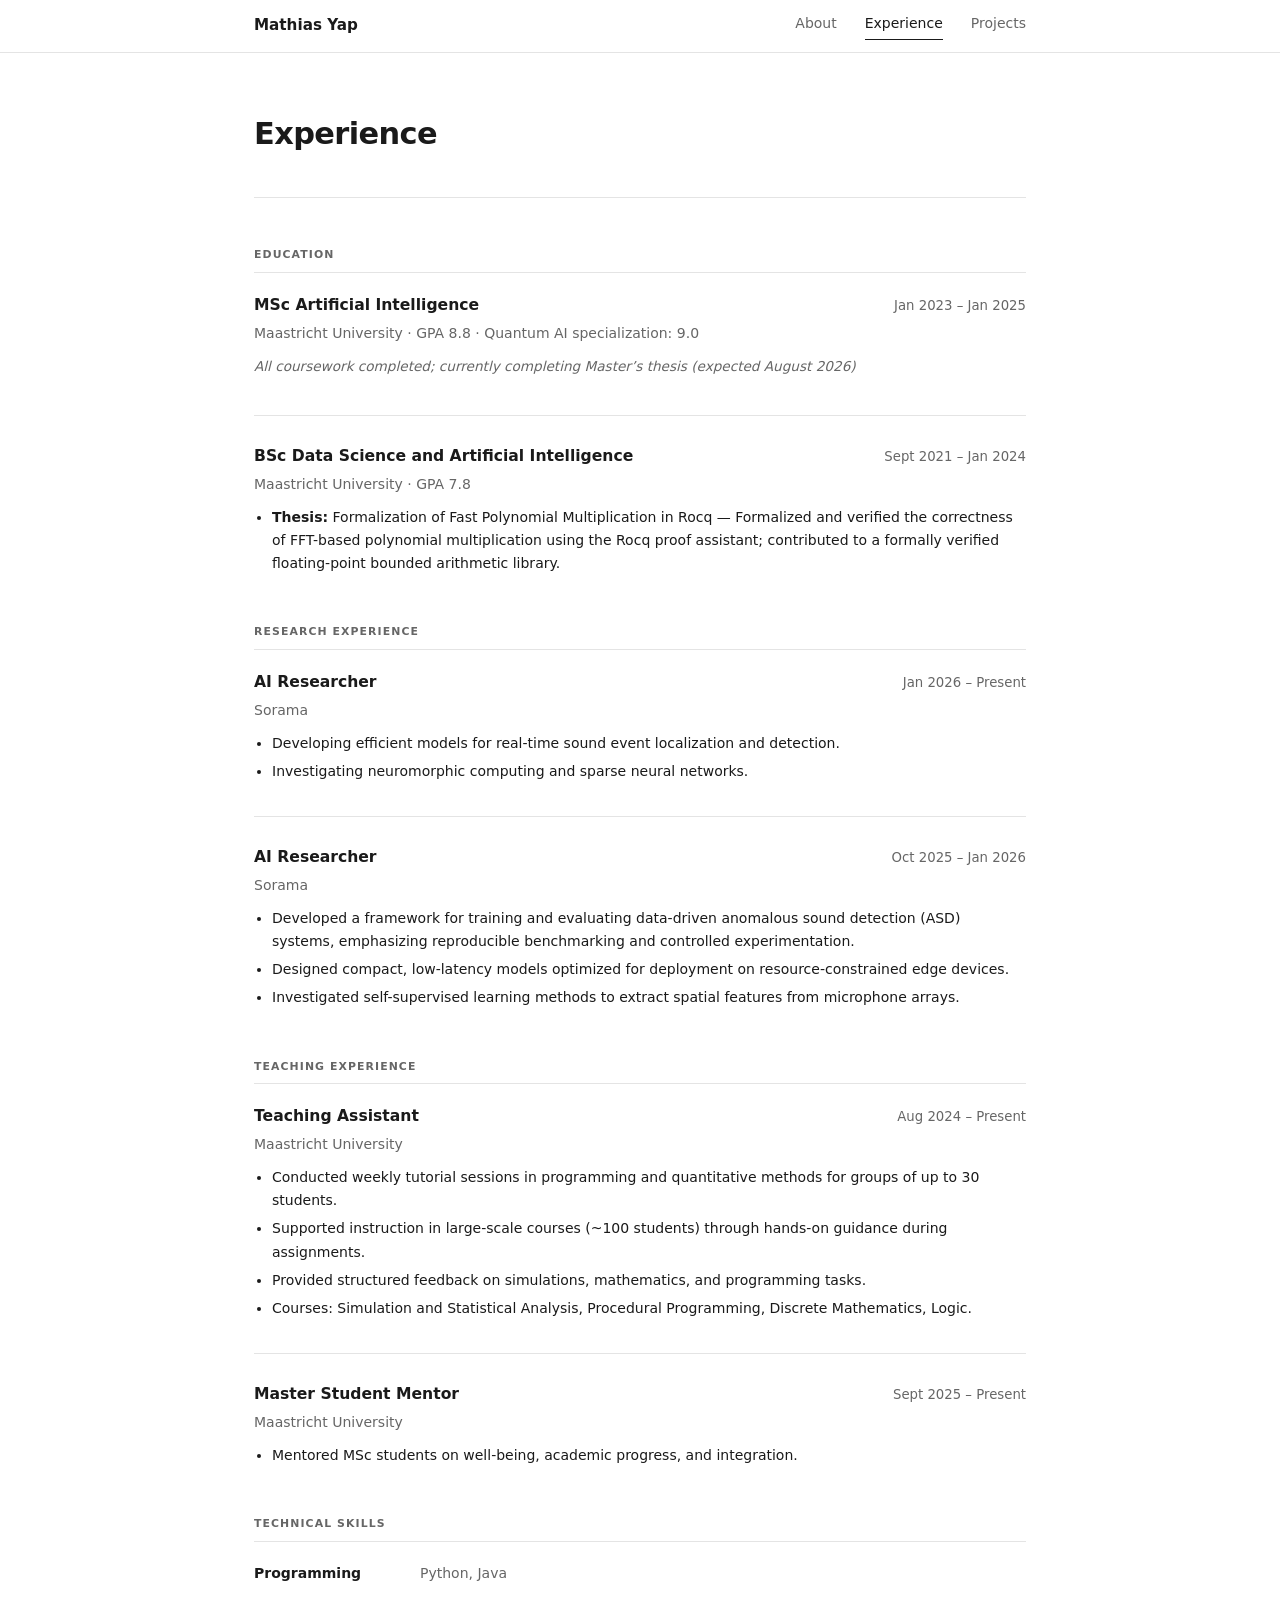
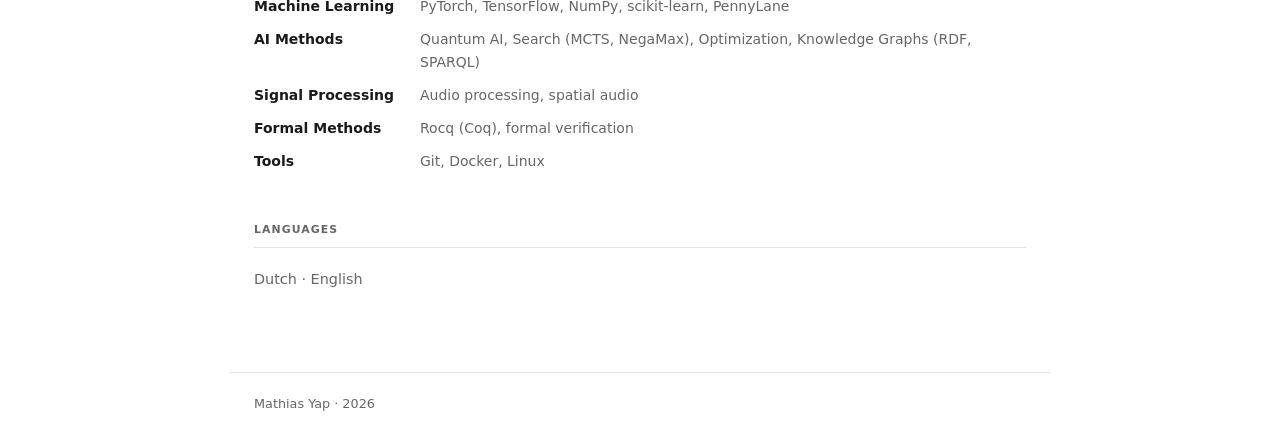
==== experience.html @ f38e2d81 "scaffolding, experience + projects." ====
<!DOCTYPE html>
<html lang="en">
<head>
  <meta charset="UTF-8">
  <meta name="viewport" content="width=device-width, initial-scale=1.0">
  <title>Experience &middot; Mathias Yap</title>
  <link rel="stylesheet" href="style.css">
</head>
<body>
  <nav>
    <div class="nav-inner">
      <a class="nav-name" href="index.html">Mathias Yap</a>
      <div class="nav-links">
        <a href="index.html">About</a>
        <a href="experience.html" class="active">Experience</a>
        <a href="projects.html">Projects</a>
      </div>
    </div>
  </nav>

  <main>
    <div class="page-header">
      <h1>Experience</h1>
    </div>

    <section>
      <p class="section-label">Education</p>

      <div class="entry">
        <div class="entry-header">
          <span class="entry-title">MSc Artificial Intelligence</span>
          <span class="entry-date">Jan 2023 &ndash; Jan 2025</span>
        </div>
        <div class="entry-sub">Maastricht University &middot; GPA 8.8 &middot; Quantum AI specialization: 9.0</div>
        <p class="entry-note">All coursework completed; currently completing Master&rsquo;s thesis (expected August 2026)</p>
      </div>

      <div class="entry">
        <div class="entry-header">
          <span class="entry-title">BSc Data Science and Artificial Intelligence</span>
          <span class="entry-date">Sept 2021 &ndash; Jan 2024</span>
        </div>
        <div class="entry-sub">Maastricht University &middot; GPA 7.8</div>
        <ul>
          <li><strong>Thesis:</strong> Formalization of Fast Polynomial Multiplication in Rocq &mdash; Formalized and verified the correctness of FFT-based polynomial multiplication using the Rocq proof assistant; contributed to a formally verified floating-point bounded arithmetic library.</li>
        </ul>
      </div>
    </section>

    <section>
      <p class="section-label">Research Experience</p>

      <div class="entry">
        <div class="entry-header">
          <span class="entry-title">AI Researcher</span>
          <span class="entry-date">Jan 2026 &ndash; Present</span>
        </div>
        <div class="entry-sub">Sorama</div>
        <ul>
          <li>Developing efficient models for real-time sound event localization and detection.</li>
          <li>Investigating neuromorphic computing and sparse neural networks.</li>
        </ul>
      </div>

      <div class="entry">
        <div class="entry-header">
          <span class="entry-title">AI Researcher</span>
          <span class="entry-date">Oct 2025 &ndash; Jan 2026</span>
        </div>
        <div class="entry-sub">Sorama</div>
        <ul>
          <li>Developed a framework for training and evaluating data-driven anomalous sound detection (ASD) systems, emphasizing reproducible benchmarking and controlled experimentation.</li>
          <li>Designed compact, low-latency models optimized for deployment on resource-constrained edge devices.</li>
          <li>Investigated self-supervised learning methods to extract spatial features from microphone arrays.</li>
        </ul>
      </div>
    </section>

    <section>
      <p class="section-label">Teaching Experience</p>

      <div class="entry">
        <div class="entry-header">
          <span class="entry-title">Teaching Assistant</span>
          <span class="entry-date">Aug 2024 &ndash; Present</span>
        </div>
        <div class="entry-sub">Maastricht University</div>
        <ul>
          <li>Conducted weekly tutorial sessions in programming and quantitative methods for groups of up to 30 students.</li>
          <li>Supported instruction in large-scale courses (~100 students) through hands-on guidance during assignments.</li>
          <li>Provided structured feedback on simulations, mathematics, and programming tasks.</li>
          <li>Courses: Simulation and Statistical Analysis, Procedural Programming, Discrete Mathematics, Logic.</li>
        </ul>
      </div>

      <div class="entry">
        <div class="entry-header">
          <span class="entry-title">Master Student Mentor</span>
          <span class="entry-date">Sept 2025 &ndash; Present</span>
        </div>
        <div class="entry-sub">Maastricht University</div>
        <ul>
          <li>Mentored MSc students on well-being, academic progress, and integration.</li>
        </ul>
      </div>
    </section>

    <section>
      <p class="section-label">Technical Skills</p>
      <div class="skills-table">
        <div class="skills-row">
          <span class="skills-label">Programming</span>
          <span class="skills-value">Python, Java</span>
        </div>
        <div class="skills-row">
          <span class="skills-label">Machine Learning</span>
          <span class="skills-value">PyTorch, TensorFlow, NumPy, scikit-learn, PennyLane</span>
        </div>
        <div class="skills-row">
          <span class="skills-label">AI Methods</span>
          <span class="skills-value">Quantum AI, Search (MCTS, NegaMax), Optimization, Knowledge Graphs (RDF, SPARQL)</span>
        </div>
        <div class="skills-row">
          <span class="skills-label">Signal Processing</span>
          <span class="skills-value">Audio processing, spatial audio</span>
        </div>
        <div class="skills-row">
          <span class="skills-label">Formal Methods</span>
          <span class="skills-value">Rocq (Coq), formal verification</span>
        </div>
        <div class="skills-row">
          <span class="skills-label">Tools</span>
          <span class="skills-value">Git, Docker, Linux</span>
        </div>
      </div>
    </section>

    <section>
      <p class="section-label">Languages</p>
      <p style="font-size: 0.9rem; color: var(--text-muted);">Dutch &middot; English</p>
    </section>
  </main>

  <footer>
    <p>Mathias Yap &middot; 2026</p>
  </footer>
</body>
</html>
---- style.css ----
*, *::before, *::after {
  box-sizing: border-box;
  margin: 0;
  padding: 0;
}

:root {
  --bg: #ffffff;
  --surface: #f6f6f6;
  --border: #e4e4e4;
  --text: #1a1a1a;
  --text-muted: #666;
  --font: -apple-system, BlinkMacSystemFont, 'Segoe UI', system-ui, sans-serif;
  --max-w: 820px;
  --radius: 4px;
}

html {
  scroll-behavior: smooth;
}

body {
  font-family: var(--font);
  color: var(--text);
  background: var(--bg);
  line-height: 1.65;
  font-size: 15.5px;
}

a {
  color: inherit;
}

/* === Navigation === */
nav {
  position: sticky;
  top: 0;
  background: rgba(255, 255, 255, 0.95);
  backdrop-filter: blur(6px);
  border-bottom: 1px solid var(--border);
  z-index: 100;
}

.nav-inner {
  max-width: var(--max-w);
  margin: 0 auto;
  padding: 0 24px;
  display: flex;
  align-items: center;
  justify-content: space-between;
  height: 52px;
}

.nav-name {
  font-weight: 600;
  font-size: 0.95rem;
  text-decoration: none;
}

.nav-links {
  display: flex;
  gap: 28px;
}

.nav-links a {
  text-decoration: none;
  color: var(--text-muted);
  font-size: 0.875rem;
  padding-bottom: 3px;
  border-bottom: 1.5px solid transparent;
  transition: color 0.15s, border-color 0.15s;
}

.nav-links a:hover {
  color: var(--text);
}

.nav-links a.active {
  color: var(--text);
  border-bottom-color: var(--text);
}

/* === Layout === */
main {
  max-width: var(--max-w);
  margin: 0 auto;
  padding: 56px 24px 80px;
}

/* === Page Header === */
.page-header {
  margin-bottom: 48px;
  padding-bottom: 32px;
  border-bottom: 1px solid var(--border);
}

.page-header h1 {
  font-size: 1.9rem;
  font-weight: 600;
  letter-spacing: -0.02em;
  margin-bottom: 6px;
}

.page-header .subtitle {
  color: var(--text-muted);
  font-size: 0.95rem;
}

/* === Sections === */
section {
  margin-bottom: 48px;
}

section:last-child {
  margin-bottom: 0;
}

.section-label {
  font-size: 0.68rem;
  font-weight: 700;
  letter-spacing: 0.1em;
  text-transform: uppercase;
  color: var(--text-muted);
  margin-bottom: 20px;
  padding-bottom: 8px;
  border-bottom: 1px solid var(--border);
}

/* === Experience Entries === */
.entry {
  margin-bottom: 28px;
  padding-bottom: 28px;
  border-bottom: 1px solid var(--border);
}

.entry:last-child {
  border-bottom: none;
  margin-bottom: 0;
  padding-bottom: 0;
}

.entry-header {
  display: flex;
  justify-content: space-between;
  align-items: baseline;
  gap: 12px;
  margin-bottom: 3px;
}

.entry-title {
  font-weight: 600;
  font-size: 0.975rem;
}

.entry-date {
  font-size: 0.83rem;
  color: var(--text-muted);
  white-space: nowrap;
  flex-shrink: 0;
}

.entry-sub {
  color: var(--text-muted);
  font-size: 0.875rem;
  margin-bottom: 10px;
}

.entry-note {
  font-size: 0.85rem;
  color: var(--text-muted);
  font-style: italic;
  margin-bottom: 10px;
}

.entry ul {
  padding-left: 18px;
  font-size: 0.875rem;
}

.entry ul li {
  margin-bottom: 5px;
}

/* === Skills Table === */
.skills-table {
  display: grid;
  gap: 10px;
  font-size: 0.875rem;
}

.skills-row {
  display: flex;
  gap: 16px;
}

.skills-label {
  font-weight: 600;
  width: 150px;
  flex-shrink: 0;
}

.skills-value {
  color: var(--text-muted);
}

/* === Contact === */
.contact-links {
  display: flex;
  gap: 20px;
  flex-wrap: wrap;
}

.contact-links a {
  font-size: 0.9rem;
  text-decoration: none;
  color: var(--text-muted);
  border-bottom: 1px solid transparent;
  padding-bottom: 1px;
  transition: color 0.15s, border-color 0.15s;
}

.contact-links a:hover {
  color: var(--text);
  border-color: var(--border);
}

/* === Interest List === */
.interest-list {
  padding-left: 18px;
  font-size: 0.9rem;
  line-height: 1.7;
}

.interest-list li {
  margin-bottom: 10px;
}

/* === Project Cards === */
.projects-grid {
  display: grid;
  grid-template-columns: repeat(2, 1fr);
  gap: 20px;
}

.card {
  border: 1px solid var(--border);
  border-radius: var(--radius);
  overflow: hidden;
  display: flex;
  flex-direction: column;
}

.card-img {
  width: 100%;
  aspect-ratio: 16 / 9;
  background: var(--surface);
  display: flex;
  align-items: center;
  justify-content: center;
  font-size: 0.78rem;
  color: var(--text-muted);
  border-bottom: 1px solid var(--border);
}

.card-body {
  padding: 16px 18px 18px;
  display: flex;
  flex-direction: column;
  flex: 1;
}

.card-context {
  font-size: 0.7rem;
  font-weight: 600;
  letter-spacing: 0.07em;
  text-transform: uppercase;
  color: var(--text-muted);
  margin-bottom: 5px;
}

.card-title {
  font-weight: 600;
  font-size: 0.95rem;
  line-height: 1.3;
  margin-bottom: 10px;
}

.card-desc {
  font-size: 0.845rem;
  color: var(--text-muted);
  line-height: 1.65;
  margin-bottom: 14px;
}

.tags {
  display: flex;
  flex-wrap: wrap;
  gap: 5px;
  margin-bottom: 14px;
}

.tag {
  font-size: 0.7rem;
  padding: 2px 7px;
  background: var(--surface);
  border: 1px solid var(--border);
  border-radius: 3px;
  color: var(--text-muted);
  white-space: nowrap;
}

.card-links {
  display: flex;
  gap: 8px;
  margin-top: auto;
  padding-top: 4px;
}

.btn {
  display: inline-block;
  font-size: 0.8rem;
  font-family: var(--font);
  padding: 5px 12px;
  border: 1px solid var(--border);
  border-radius: var(--radius);
  text-decoration: none;
  color: var(--text-muted);
  background: var(--bg);
  cursor: pointer;
  transition: background 0.12s, color 0.12s;
}

.btn:hover {
  background: var(--surface);
  color: var(--text);
}

.btn-dark {
  background: var(--text);
  color: var(--bg);
  border-color: var(--text);
}

.btn-dark:hover {
  opacity: 0.8;
  background: var(--text);
  color: var(--bg);
}

/* === Footer === */
footer {
  max-width: var(--max-w);
  margin: 0 auto;
  padding: 20px 24px;
  border-top: 1px solid var(--border);
  font-size: 0.8rem;
  color: var(--text-muted);
}

/* === Responsive === */
@media (max-width: 640px) {
  main {
    padding: 36px 16px 60px;
  }

  .nav-inner {
    padding: 0 16px;
  }

  .page-header h1 {
    font-size: 1.5rem;
  }

  .projects-grid {
    grid-template-columns: 1fr;
  }

  .entry-header {
    flex-direction: column;
    gap: 1px;
  }

  .skills-label {
    width: 120px;
  }

  footer {
    padding: 16px;
  }
}
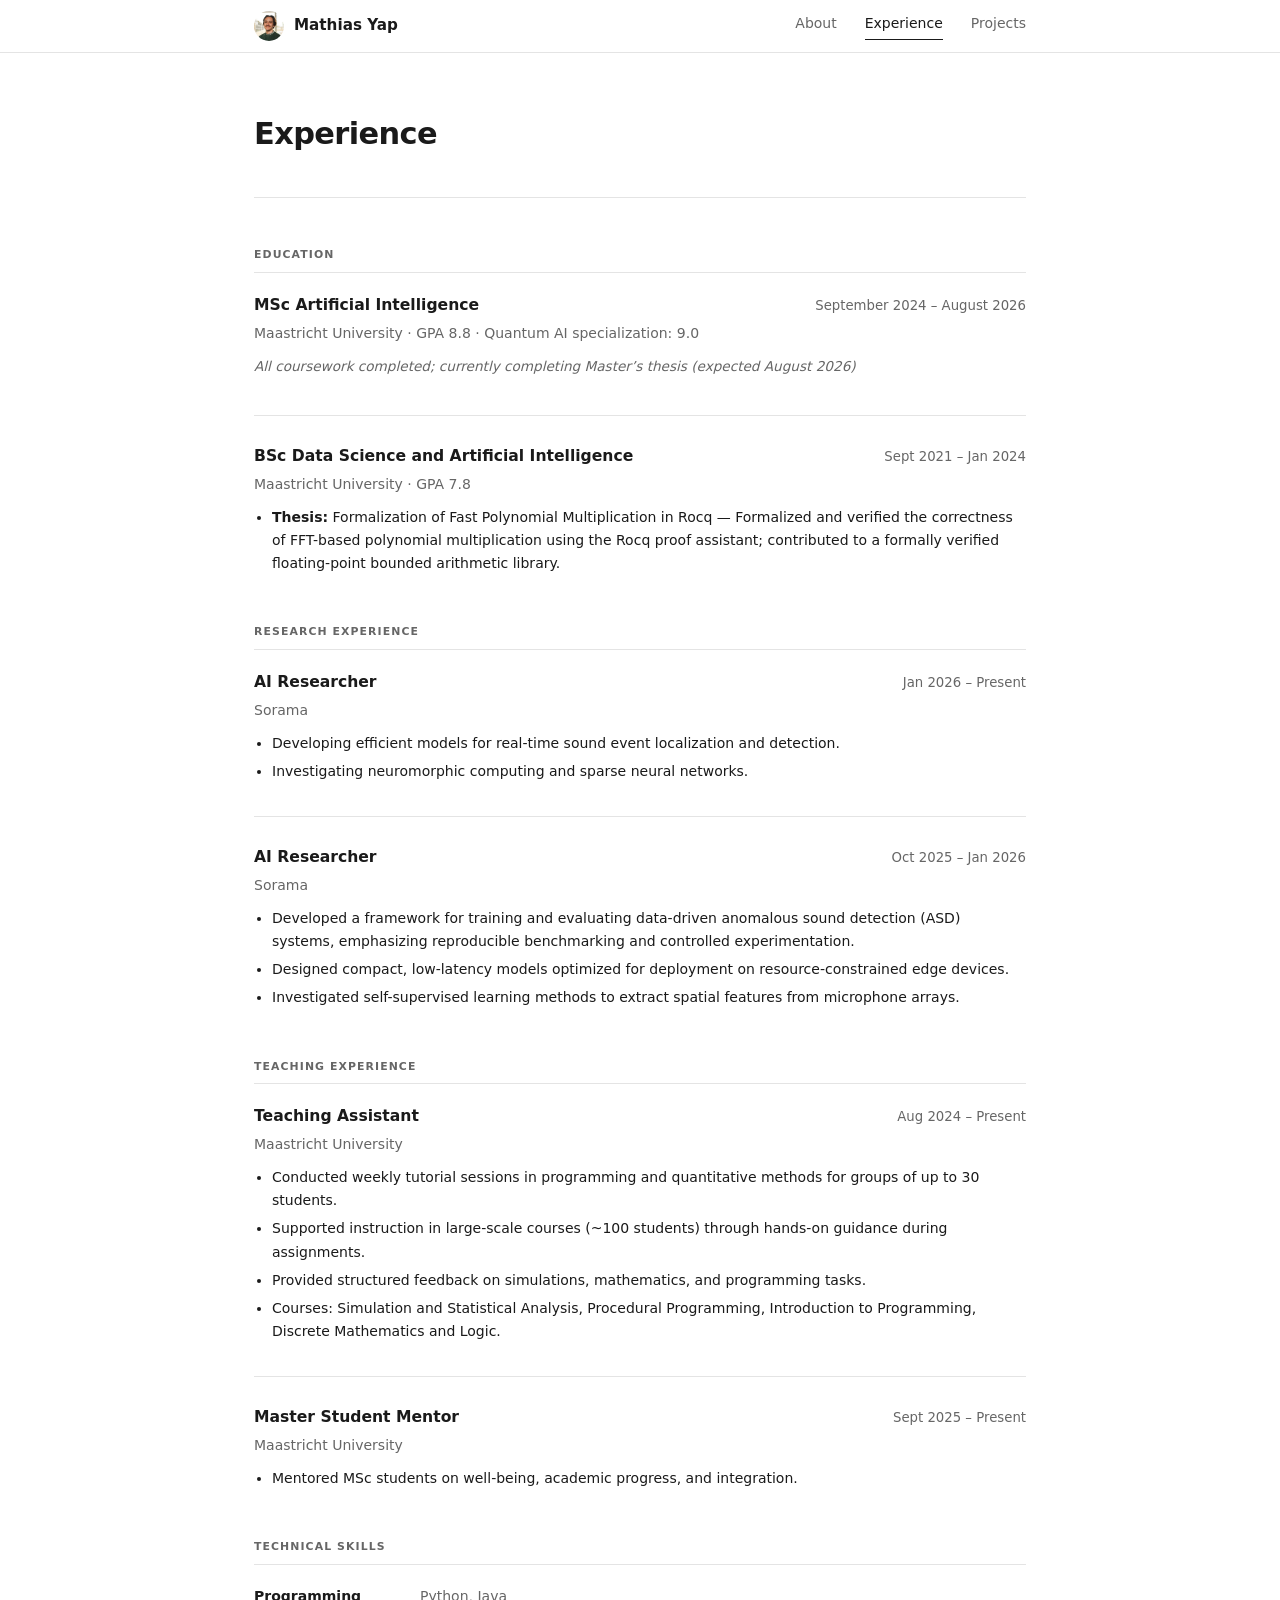
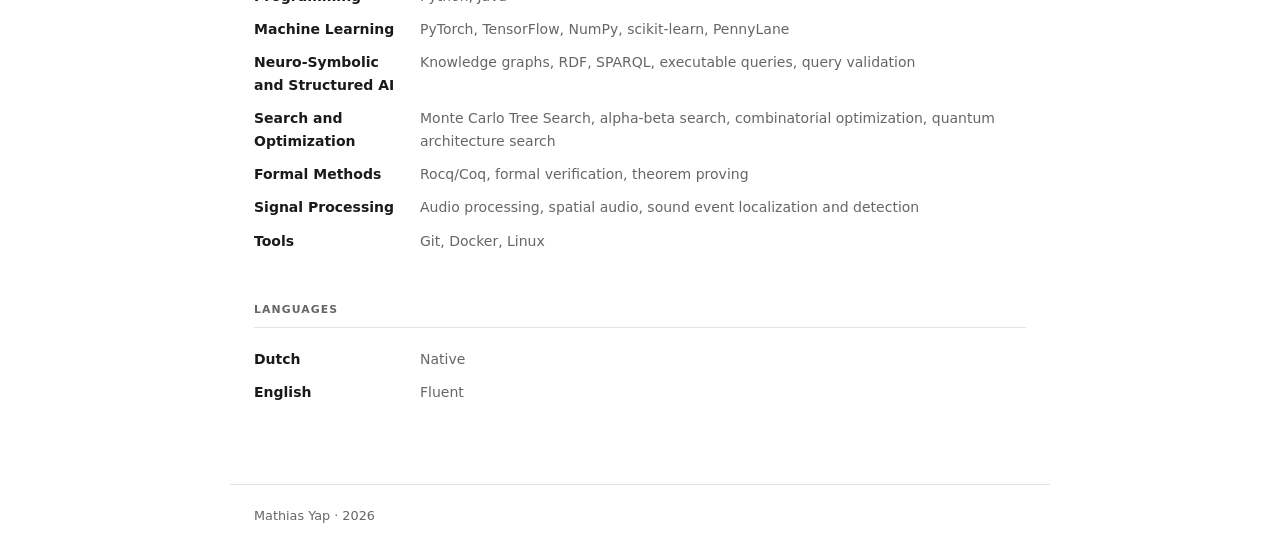
==== commit 0e682f2f: "dates updated, picture added." ====
--- a/experience.html
+++ b/experience.html
@@ -9,7 +9,7 @@
 <body>
   <nav>
     <div class="nav-inner">
-      <a class="nav-name" href="index.html">Mathias Yap</a>
+      <a class="nav-name" href="index.html"><img class="nav-avatar" src="profile_photo.jpg" alt="Mathias Yap">Mathias Yap</a>
       <div class="nav-links">
         <a href="index.html">About</a>
         <a href="experience.html" class="active">Experience</a>
@@ -29,7 +29,7 @@
       <div class="entry">
         <div class="entry-header">
           <span class="entry-title">MSc Artificial Intelligence</span>
-          <span class="entry-date">Jan 2023 &ndash; Jan 2025</span>
+          <span class="entry-date">September 2024 &ndash; August 2026</span>
         </div>
         <div class="entry-sub">Maastricht University &middot; GPA 8.8 &middot; Quantum AI specialization: 9.0</div>
         <p class="entry-note">All coursework completed; currently completing Master&rsquo;s thesis (expected August 2026)</p>
@@ -89,7 +89,7 @@
           <li>Conducted weekly tutorial sessions in programming and quantitative methods for groups of up to 30 students.</li>
           <li>Supported instruction in large-scale courses (~100 students) through hands-on guidance during assignments.</li>
           <li>Provided structured feedback on simulations, mathematics, and programming tasks.</li>
-          <li>Courses: Simulation and Statistical Analysis, Procedural Programming, Discrete Mathematics, Logic.</li>
+          <li>Courses: Simulation and Statistical Analysis, Procedural Programming, Introduction to Programming, Discrete Mathematics and Logic.</li>
         </ul>
       </div>
 
@@ -117,16 +117,20 @@
           <span class="skills-value">PyTorch, TensorFlow, NumPy, scikit-learn, PennyLane</span>
         </div>
         <div class="skills-row">
-          <span class="skills-label">AI Methods</span>
-          <span class="skills-value">Quantum AI, Search (MCTS, NegaMax), Optimization, Knowledge Graphs (RDF, SPARQL)</span>
+          <span class="skills-label">Neuro-Symbolic and Structured AI</span>
+          <span class="skills-value">Knowledge graphs, RDF, SPARQL, executable queries, query validation</span>
+        </div>
+        <div class="skills-row">
+          <span class="skills-label">Search and Optimization</span>
+          <span class="skills-value">Monte Carlo Tree Search, alpha-beta search, combinatorial optimization, quantum architecture search</span>
+        </div>
+        <div class="skills-row">
+          <span class="skills-label">Formal Methods</span>
+          <span class="skills-value">Rocq/Coq, formal verification, theorem proving</span>
         </div>
         <div class="skills-row">
           <span class="skills-label">Signal Processing</span>
-          <span class="skills-value">Audio processing, spatial audio</span>
-        </div>
-        <div class="skills-row">
-          <span class="skills-label">Formal Methods</span>
-          <span class="skills-value">Rocq (Coq), formal verification</span>
+          <span class="skills-value">Audio processing, spatial audio, sound event localization and detection</span>
         </div>
         <div class="skills-row">
           <span class="skills-label">Tools</span>
@@ -137,7 +141,16 @@
 
     <section>
       <p class="section-label">Languages</p>
-      <p style="font-size: 0.9rem; color: var(--text-muted);">Dutch &middot; English</p>
+      <div class="skills-table">
+        <div class="skills-row">
+          <span class="skills-label">Dutch</span>
+          <span class="skills-value">Native</span>
+        </div>
+        <div class="skills-row">
+          <span class="skills-label">English</span>
+          <span class="skills-value">Fluent</span>
+        </div>
+      </div>
     </section>
   </main>
 
--- a/style.css
+++ b/style.css
@@ -55,6 +55,18 @@
   font-weight: 600;
   font-size: 0.95rem;
   text-decoration: none;
+  display: flex;
+  align-items: center;
+  gap: 10px;
+}
+
+.nav-avatar {
+  width: 30px;
+  height: 30px;
+  border-radius: 50%;
+  object-fit: cover;
+  display: block;
+  flex-shrink: 0;
 }
 
 .nav-links {
@@ -87,6 +99,36 @@
   padding: 56px 24px 80px;
 }
 
+/* === Profile Header (About page) === */
+.profile-header {
+  display: flex;
+  align-items: center;
+  gap: 24px;
+  margin-bottom: 48px;
+  padding-bottom: 32px;
+  border-bottom: 1px solid var(--border);
+}
+
+.profile-photo {
+  width: 88px;
+  height: 88px;
+  border-radius: 50%;
+  object-fit: cover;
+  flex-shrink: 0;
+}
+
+.profile-header h1 {
+  font-size: 1.9rem;
+  font-weight: 600;
+  letter-spacing: -0.02em;
+  margin-bottom: 6px;
+}
+
+.profile-header .subtitle {
+  color: var(--text-muted);
+  font-size: 0.95rem;
+}
+
 /* === Page Header === */
 .page-header {
   margin-bottom: 48px;
@@ -260,6 +302,14 @@
   font-size: 0.78rem;
   color: var(--text-muted);
   border-bottom: 1px solid var(--border);
+  overflow: hidden;
+}
+
+.card-img img {
+  width: 100%;
+  height: 100%;
+  object-fit: cover;
+  display: block;
 }
 
 .card-body {
@@ -285,28 +335,49 @@
   margin-bottom: 10px;
 }
 
-.card-desc {
-  font-size: 0.845rem;
-  color: var(--text-muted);
-  line-height: 1.65;
-  margin-bottom: 14px;
-}
-
-.tags {
-  display: flex;
-  flex-wrap: wrap;
-  gap: 5px;
-  margin-bottom: 14px;
-}
-
-.tag {
-  font-size: 0.7rem;
+.card-status {
+  display: inline-block;
+  font-size: 0.65rem;
+  font-weight: 700;
+  letter-spacing: 0.08em;
+  text-transform: uppercase;
   padding: 2px 7px;
+  border-radius: 3px;
   background: var(--surface);
   border: 1px solid var(--border);
-  border-radius: 3px;
-  color: var(--text-muted);
-  white-space: nowrap;
+  color: var(--text-muted);
+  margin-bottom: 12px;
+}
+
+.card-section {
+  margin-bottom: 14px;
+  padding-bottom: 14px;
+  border-bottom: 1px solid var(--border);
+}
+
+.card-section:last-of-type {
+  border-bottom: none;
+  padding-bottom: 0;
+}
+
+.card-section-label {
+  font-size: 0.62rem;
+  font-weight: 700;
+  letter-spacing: 0.1em;
+  text-transform: uppercase;
+  color: var(--text-muted);
+  margin-bottom: 5px;
+}
+
+.card-section p {
+  font-size: 0.845rem;
+  color: var(--text-muted);
+  line-height: 1.65;
+}
+
+.placeholder {
+  color: #aaa;
+  font-style: italic;
 }
 
 .card-links {
@@ -357,7 +428,371 @@
   color: var(--text-muted);
 }
 
+/* === Featured Project Cards === */
+.card-featured {
+  display: flex;
+  border: 1px solid var(--border);
+  border-radius: var(--radius);
+  overflow: hidden;
+  text-decoration: none;
+  color: inherit;
+  transition: border-color 0.15s;
+}
+
+.card-featured + .card-featured {
+  margin-top: 16px;
+}
+
+.card-featured:hover {
+  border-color: #aaa;
+}
+
+.card-featured-img {
+  width: 38%;
+  flex-shrink: 0;
+  background: var(--surface);
+  border-right: 1px solid var(--border);
+  overflow: hidden;
+}
+
+.card-featured-img img {
+  width: 100%;
+  height: 100%;
+  object-fit: contain;
+  display: block;
+}
+
+.card-featured-placeholder {
+  height: 100%;
+  min-height: 180px;
+  display: flex;
+  align-items: center;
+  justify-content: center;
+  font-size: 0.78rem;
+  color: var(--text-muted);
+}
+
+.card-featured-body {
+  padding: 24px 28px;
+  display: flex;
+  flex-direction: column;
+}
+
+.card-featured-body .card-context {
+  margin-bottom: 6px;
+}
+
+.card-featured-body .card-title {
+  font-size: 1.05rem;
+  margin-bottom: 12px;
+}
+
+.card-featured-desc {
+  font-size: 0.875rem;
+  color: var(--text-muted);
+  line-height: 1.65;
+  flex: 1;
+}
+
+.card-featured-action {
+  margin-top: 18px;
+  font-size: 0.83rem;
+  color: var(--text-muted);
+  transition: color 0.15s;
+}
+
+.card-featured:hover .card-featured-action {
+  color: var(--text);
+}
+
+/* === Compact Project Grid === */
+.projects-grid-compact {
+  display: grid;
+  grid-template-columns: repeat(3, 1fr);
+  gap: 16px;
+}
+
+.card-compact {
+  border: 1px solid var(--border);
+  border-radius: var(--radius);
+  overflow: hidden;
+  display: flex;
+  flex-direction: column;
+}
+
+.card-compact-img {
+  width: 100%;
+  aspect-ratio: 16 / 9;
+  background: var(--surface);
+  display: flex;
+  align-items: center;
+  justify-content: center;
+  font-size: 0.75rem;
+  color: var(--text-muted);
+  border-bottom: 1px solid var(--border);
+  overflow: hidden;
+}
+
+.card-compact-img img {
+  width: 100%;
+  height: 100%;
+  object-fit: cover;
+  display: block;
+}
+
+.card-compact-body {
+  padding: 12px 14px 14px;
+  display: flex;
+  flex-direction: column;
+  flex: 1;
+}
+
+.card-compact-body .card-context {
+  margin-bottom: 3px;
+}
+
+.card-compact-body .card-title {
+  font-size: 0.875rem;
+  margin-bottom: 8px;
+}
+
+.card-compact-body .card-status {
+  margin-bottom: 6px;
+}
+
+.card-compact-desc {
+  font-size: 0.815rem;
+  color: var(--text-muted);
+  line-height: 1.6;
+  flex: 1;
+  margin-bottom: 12px;
+}
+
+/* === Project Detail Page === */
+.back-link {
+  display: inline-block;
+  font-size: 0.855rem;
+  color: var(--text-muted);
+  text-decoration: none;
+  margin-bottom: 36px;
+  border-bottom: 1px solid transparent;
+  padding-bottom: 1px;
+  transition: color 0.15s, border-color 0.15s;
+}
+
+.back-link:hover {
+  color: var(--text);
+  border-color: var(--border);
+}
+
+.project-banner {
+  width: 100%;
+  aspect-ratio: 16 / 7;
+  background: var(--surface);
+  border-radius: var(--radius);
+  border: 1px solid var(--border);
+  overflow: hidden;
+  margin-bottom: 36px;
+}
+
+.project-banner img {
+  width: 100%;
+  height: 100%;
+  object-fit: contain;
+  display: block;
+}
+
+.project-header {
+  margin-bottom: 40px;
+  padding-bottom: 32px;
+  border-bottom: 1px solid var(--border);
+}
+
+.project-header h1 {
+  font-size: 1.75rem;
+  font-weight: 600;
+  letter-spacing: -0.02em;
+  line-height: 1.2;
+  margin-top: 8px;
+}
+
+.project-section {
+  margin-bottom: 32px;
+  padding-bottom: 32px;
+  border-bottom: 1px solid var(--border);
+}
+
+.project-section-label {
+  font-size: 0.68rem;
+  font-weight: 700;
+  letter-spacing: 0.1em;
+  text-transform: uppercase;
+  color: var(--text-muted);
+  margin-bottom: 12px;
+}
+
+.project-section p,
+.project-retrospective p {
+  font-size: 0.9rem;
+  line-height: 1.7;
+  color: var(--text-muted);
+}
+
+.project-retrospective {
+  background: var(--surface);
+  border-radius: var(--radius);
+  border: 1px solid var(--border);
+  padding: 22px 24px;
+  margin-bottom: 32px;
+}
+
+.project-links {
+  display: flex;
+  gap: 10px;
+  align-items: center;
+}
+
+/* === Project Animations === */
+.anim-placeholder {
+  width: 100%;
+  aspect-ratio: 16 / 9;
+  background: var(--surface);
+  border: 1px solid var(--border);
+  border-radius: var(--radius);
+  overflow: hidden;
+  display: flex;
+  align-items: center;
+  justify-content: center;
+  font-size: 0.78rem;
+  color: var(--text-muted);
+}
+
+.anim-placeholder img,
+.anim-placeholder video {
+  width: 100%;
+  height: 100%;
+  object-fit: cover;
+  display: block;
+}
+
+.anim-feature .anim-placeholder img {
+  object-fit: contain;
+}
+
+.anim-feature {
+  margin-top: 20px;
+}
+
+.anim-feature .anim-placeholder {
+  aspect-ratio: 16 / 7;
+}
+
+.anim-caption {
+  font-size: 0.78rem;
+  color: var(--text-muted);
+  text-align: center;
+  margin-top: 8px;
+  font-style: italic;
+}
+
+.anim-grid {
+  display: grid;
+  grid-template-columns: repeat(2, 1fr);
+  gap: 14px;
+  margin-top: 20px;
+}
+
+.anim-card-label {
+  font-size: 0.75rem;
+  font-weight: 600;
+  color: var(--text-muted);
+  margin-bottom: 6px;
+}
+
+.anim-card .anim-placeholder {
+  aspect-ratio: unset;
+  height: auto;
+}
+
+.anim-card .anim-placeholder video {
+  height: auto;
+}
+
+/* Code examples */
+.code-example-grid {
+  display: grid;
+  grid-template-columns: 1fr 1fr;
+  gap: 14px;
+  margin: 20px 0;
+}
+
+.code-example:nth-child(1) { grid-column: 1 / 3; }
+.code-example:nth-child(2) { grid-column: 1 / 3; }
+.code-example:nth-child(3) { grid-column: 1 / 3; }
+
+.code-example {
+  background: #16192a;
+  border-radius: var(--radius);
+  border: 1px solid #272b40;
+  overflow: hidden;
+  display: flex;
+  flex-direction: column;
+}
+
+.code-example h3 {
+  font-size: 0.7rem;
+  font-weight: 600;
+  letter-spacing: 0.09em;
+  text-transform: uppercase;
+  color: #5a6480;
+  padding: 9px 14px;
+  border-bottom: 1px solid #272b40;
+  margin: 0;
+}
+
+.code-example pre {
+  margin: 0;
+  padding: 14px;
+  overflow-x: auto;
+  font-size: 0.82rem;
+  line-height: 1.65;
+  font-family: 'JetBrains Mono', 'Fira Code', 'Cascadia Code', ui-monospace, 'SF Mono', Menlo, monospace;
+  color: #c8d0e0;
+  flex: 1;
+}
+
+.code-example code {
+  font-family: inherit;
+  background: none;
+  padding: 0;
+}
+
+.code-example .image-caption {
+  font-size: 0.78rem;
+  color: #4e5670;
+  padding: 9px 14px;
+  border-top: 1px solid #272b40;
+  margin: 0;
+  font-style: italic;
+  line-height: 1.5;
+}
+
+/* Rocq syntax tokens */
+.ck { color: #c792ea; }
+.ct { color: #80cbc4; }
+.cf { color: #82aaff; }
+.cc { color: #f78c6c; }
+.co { color: #89ddff; }
+.cn { color: #f78c6c; }
+.cs { color: #c3e88d; }
+
 /* === Responsive === */
+@media (max-width: 780px) {
+  .projects-grid-compact {
+    grid-template-columns: repeat(2, 1fr);
+  }
+}
+
 @media (max-width: 640px) {
   main {
     padding: 36px 16px 60px;
@@ -375,6 +810,40 @@
     grid-template-columns: 1fr;
   }
 
+  .card-featured {
+    flex-direction: column;
+  }
+
+  .card-featured-img {
+    width: 100%;
+    aspect-ratio: 16 / 9;
+    border-right: none;
+    border-bottom: 1px solid var(--border);
+  }
+
+  .card-featured-placeholder {
+    min-height: 0;
+  }
+
+  .projects-grid-compact {
+    grid-template-columns: 1fr;
+  }
+
+  .anim-grid {
+    grid-template-columns: 1fr;
+  }
+
+  .code-example-grid {
+    grid-template-columns: 1fr;
+  }
+
+  .code-example:nth-child(1),
+  .code-example:nth-child(2),
+  .code-example:nth-child(3) {
+    grid-column: 1;
+    grid-row: auto;
+  }
+
   .entry-header {
     flex-direction: column;
     gap: 1px;
